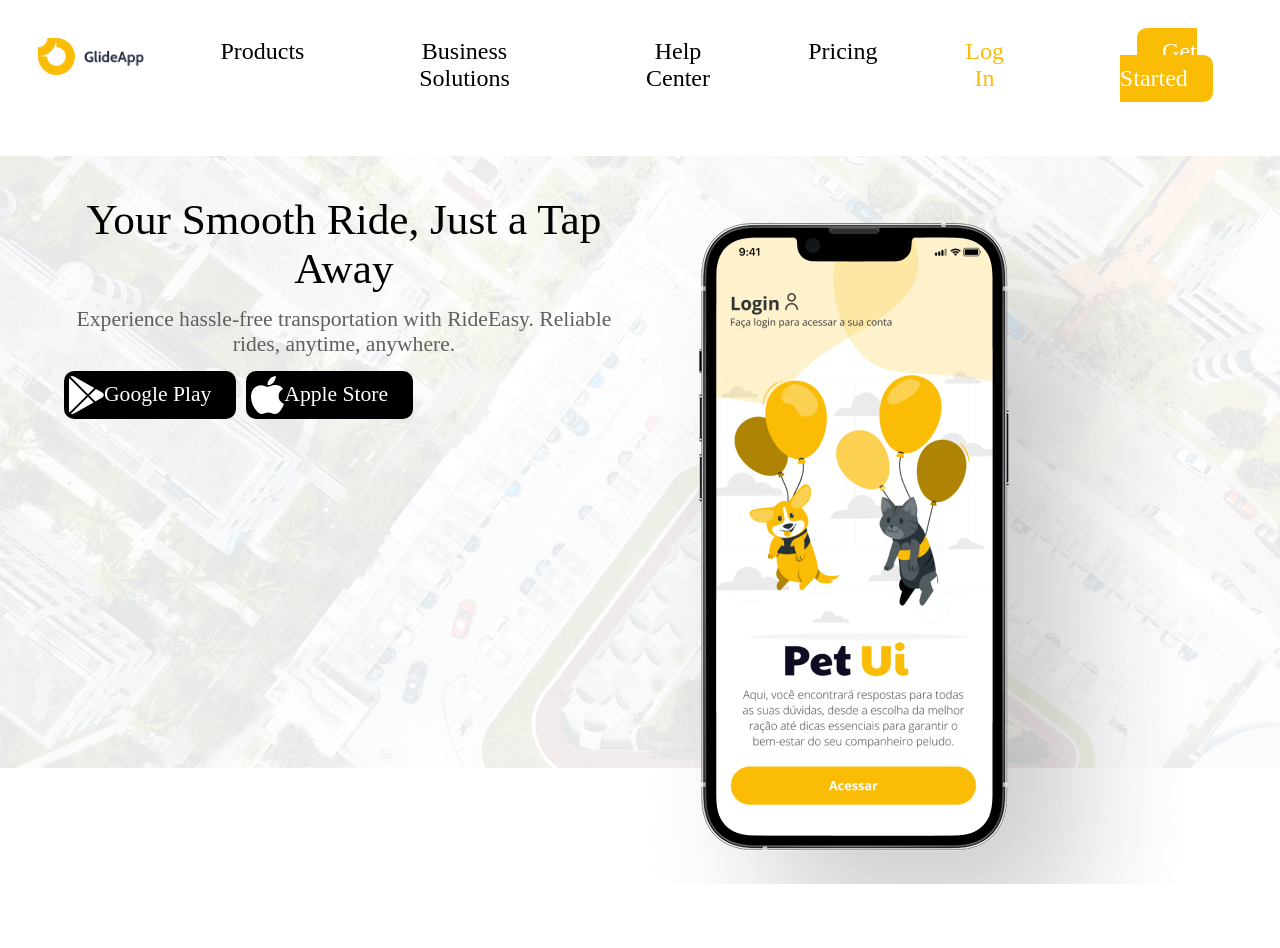
==== projeto/des-web/atv-taxi/index.html @ 127f31a1 "Add files via upload" ====
<!DOCTYPE html>
<html lang="en">
<head>
    <meta charset="UTF-8">
    <meta name="viewport" content="width=device-width, initial-scale=1.0">
    <title>Atividade Táxi</title>
    <link rel="stylesheet" href="css/reset.css">
    <link rel="stylesheet" href="css/style.css">
</head>
<body>
    <header>
        <nav>
            <ul>
                <li>
                    <a href="index.html">
                        <img src="images/logo-glide-app.png" alt="Logo">
                    </a>
                </li>
                <li>
                    <a href="#">Products</a>
                </li>
                <li>
                    <a href="#">Business Solutions</a>
                </li>
                <li>
                    <a href="#">Help Center</a>
                </li>
                <li>
                    <a href="#">Pricing</a>
                </li>
            </ul>
            <ul>
                <li>
                    <a href="#" class="normal">Log In</a>
                </li>
                <li>
                    <a href="#" class="amarelo">Get Started</a>
                </li>
            </ul>
        </nav>
    </header>
    <main>
        <section class="banner">
            <div>
                <h1>
                    Your Smooth Ride, Just a Tap Away
                </h1>
                <p>
                    Experience hassle-free transportation with RideEasy. Reliable rides, anytime, anywhere.
                </p>
                <p class="button">
                    <a href="#"><img src="images/icon-button-google.svg" alt="Logo"><span>Google Play</span></a>
                        <a href="#"><img src="images/icon-apple-ios.svg" alt="Logo"><span>Apple Store</span></a>
                </p>
            </div>
            <div class="img">
                <img src="images/iphone-pet-ui.png" alt="">
            </div>
        </section>
    </main>
</body>
</html>
---- projeto/des-web/atv-taxi/css/style.css ----
html {
  font-size: clamp(1rem, calc(0.7rem + 1vw), 1.625rem);
}

header {
  text-align: center;
  font-size: 1rem;
}
header li {
  margin: 3vw;
}
header a.normal {
  color: #fbbc05;
}
header a.amarelo {
  background-color: #fbbc05;
  border-radius: 0.4rem;
  color: white;
  padding: 0.8vw 2vw;
}
.banner {
  background: url(../images/background-banner.png) no-repeat;
  background-size: 100% auto;
  padding: 3vw 5vw;
  margin: 2vw 0;
}
.banner div.img {
  display: none;
}
.banner h1 {
  font-size: 1.8rem;
}
.banner p {
  color: rgb(95, 95, 95);
  font-size: 0.9rem;
  margin-top: 14px;
}
.banner a {
  background-color: black;
  color: white;
  display: flex;
  align-items: center;
  border-radius: 10px;
  padding: 5px 25px 5px 5px;
}
.banner p.button {
  display: flex;
  gap: 10px;
}
.banner p.button img {
  display: flex;
}

@media only screen and (min-width: 600px) {
  header ul {
    display: flex;
  }
  header nav {
    display: flex;
    justify-content: space-between;
  }
  .banner div.img {
    display: block;
    display: flex;
    width: 70%;
    text-align: right;
  }
  .banner{

    display: flex;
    text-align: center;
  }
}
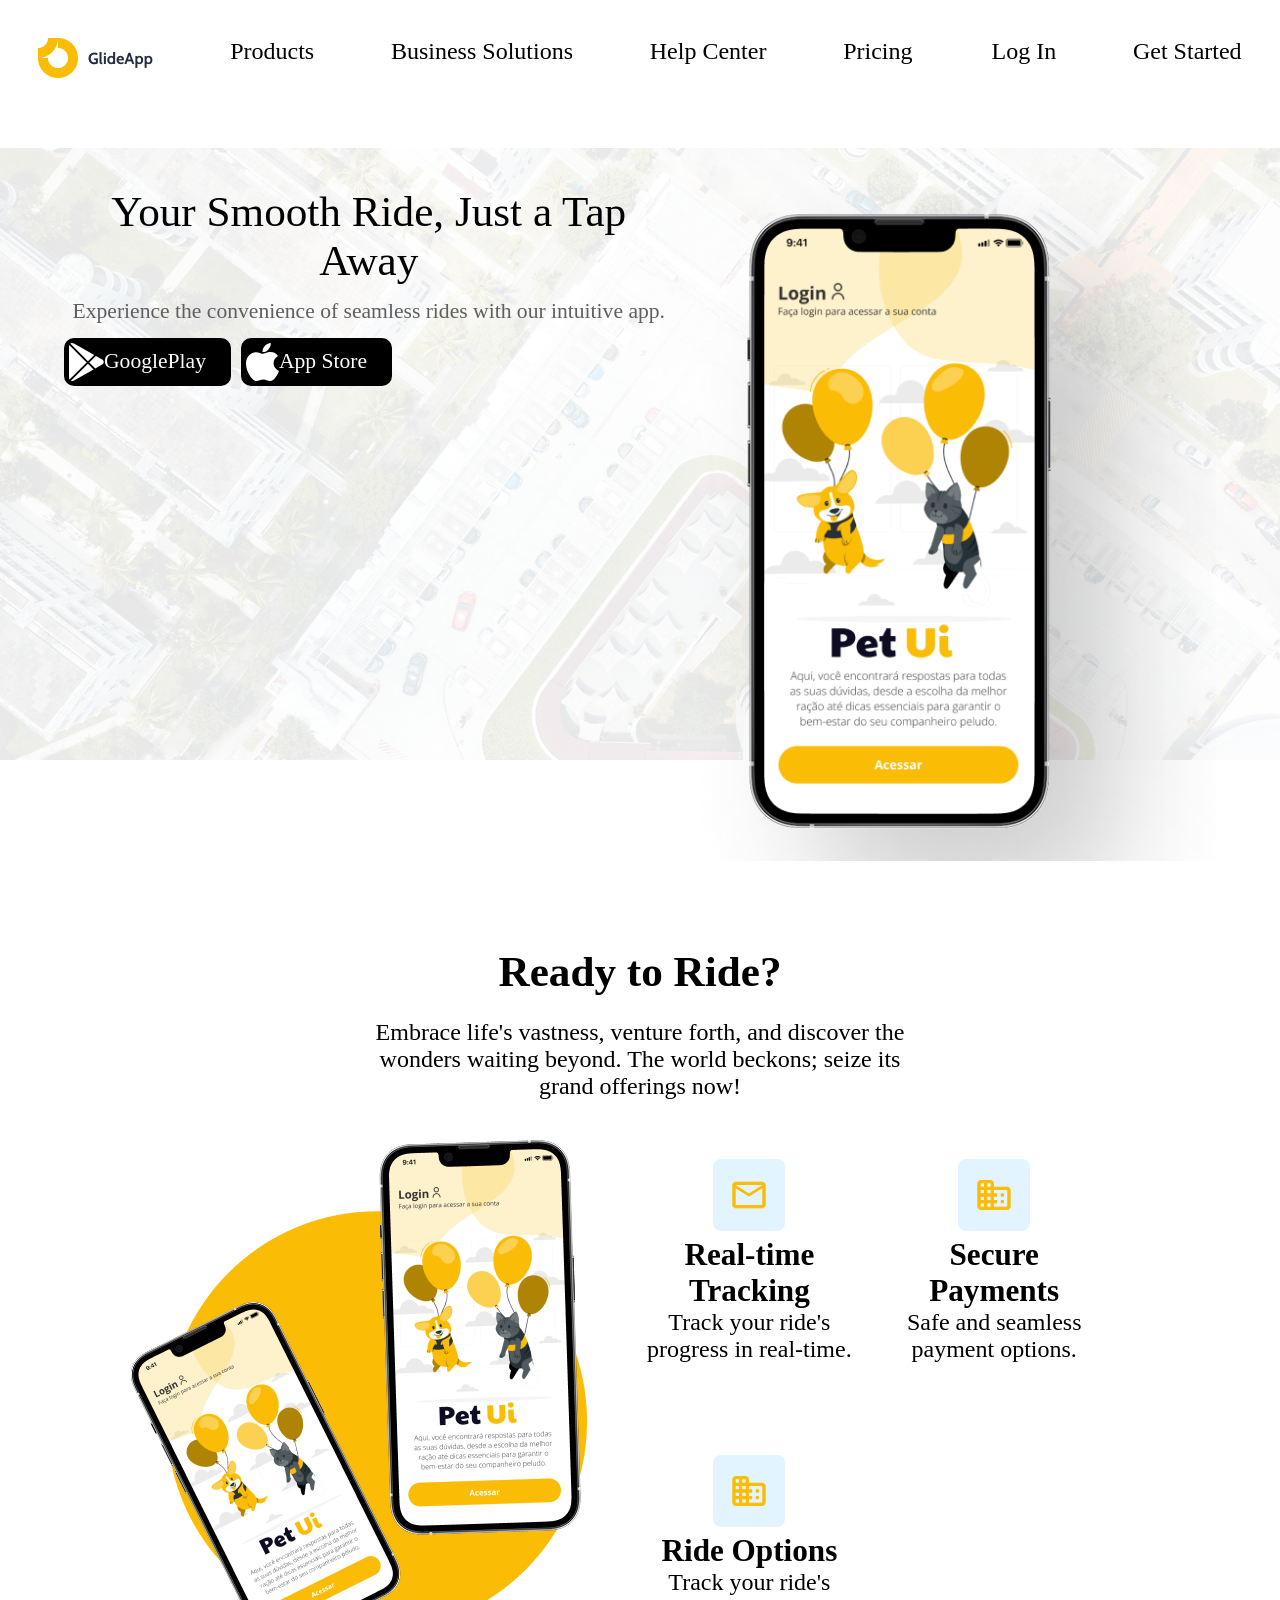
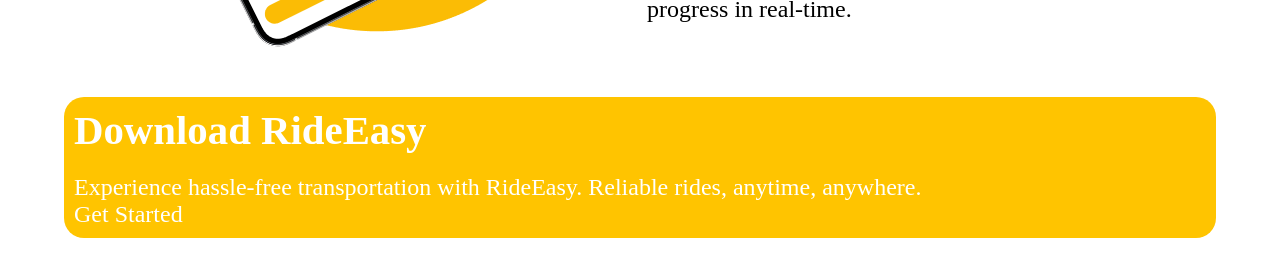
==== commit cdc5097e: "commit é isso" ====
--- a/projeto/des-web/atv-taxi/index.html
+++ b/projeto/des-web/atv-taxi/index.html
@@ -1,62 +1,85 @@
-<!DOCTYPE html>
+<!doctype html>
 <html lang="en">
-<head>
-    <meta charset="UTF-8">
-    <meta name="viewport" content="width=device-width, initial-scale=1.0">
-    <title>Atividade Táxi</title>
-    <link rel="stylesheet" href="css/reset.css">
-    <link rel="stylesheet" href="css/style.css">
-</head>
-<body>
+  <head>
+    <meta charset="UTF-8" />
+    <meta name="viewport" content="width=device-width, initial-scale=1.0" />
+    <title>Atividade taxi</title>
+    <link rel="stylesheet" href="css/reset.css" />
+    <link rel="stylesheet" href="css/style.css" />
+  </head>
+  <body>
     <header>
-        <nav>
-            <ul>
-                <li>
-                    <a href="index.html">
-                        <img src="images/logo-glide-app.png" alt="Logo">
-                    </a>
-                </li>
-                <li>
-                    <a href="#">Products</a>
-                </li>
-                <li>
-                    <a href="#">Business Solutions</a>
-                </li>
-                <li>
-                    <a href="#">Help Center</a>
-                </li>
-                <li>
-                    <a href="#">Pricing</a>
-                </li>
-            </ul>
-            <ul>
-                <li>
-                    <a href="#" class="normal">Log In</a>
-                </li>
-                <li>
-                    <a href="#" class="amarelo">Get Started</a>
-                </li>
-            </ul>
-        </nav>
+      <nav>
+        <ul>
+          <li>
+            <a href="index.html"><img src="images/logo-glide-app.png" alt /></a>
+          </li>
+          <li><a href="#"></a>Products</li>
+          <li><a href="#"></a>Business Solutions</li>
+          <li><a href="#"></a>Help Center</li>
+          <li><a href="#"></a>Pricing</li>
+        </ul>
+        <ul>
+          <li class="font-yellow"><a href="#">Log In</a></li>
+          <li class="button-yellow"><a href="#">Get Started</a></li>
+        </ul>
+      </nav>
     </header>
     <main>
-        <section class="banner">
-            <div>
-                <h1>
-                    Your Smooth Ride, Just a Tap Away
-                </h1>
-                <p>
-                    Experience hassle-free transportation with RideEasy. Reliable rides, anytime, anywhere.
-                </p>
-                <p class="button">
-                    <a href="#"><img src="images/icon-button-google.svg" alt="Logo"><span>Google Play</span></a>
-                        <a href="#"><img src="images/icon-apple-ios.svg" alt="Logo"><span>Apple Store</span></a>
-                </p>
+      <section class="banner">
+        <div>
+          <h1>Your Smooth Ride, Just a Tap Away</h1>
+          <p>
+            Experience the convenience of seamless rides with our intuitive app.
+          </p>
+          <p class="button">
+                  <a href="#"><img src="images/icon-button-google.svg" alt="" /><span> GooglePlay</span></a>
+                  <a href="#"><img src="images/icon-apple-ios.svg" alt="" /><span></span>App Store</span></a>
             </div>
-            <div class="img">
-                <img src="images/iphone-pet-ui.png" alt="">
-            </div>
-        </section>
+              <div class="imge">
+                  <img src="images/iphone-pet-ui.png" alt="" />
+              </div>
+          </p>
+       
+      </section>
+      <section class="ready">
+        <h2>Ready to Ride?</h2>
+        <p>Embrace life's vastness, venture forth, and discover the wonders waiting beyond. The world beckons; seize its grand offerings now!</p>
+        <div>
+          <div class="imagem">
+            <img src="images/smartphones-pet-uis.png" alt="imagem do app">
+
+          </div>
+          <div class="lista">
+            <ul>
+              <li>
+                <img src="images/icon-back-blue-letter.svg" alt=" imagem carta">
+                <h3>Real-time Tracking</h3>
+                <p>Track your ride's progress in real-time.</p>
+              </li>
+                <li>
+                <img src="images/icon-back-blue-building.svg" alt=" imagem construcao">
+                <h3>Secure Payments</h3>
+                <p>Safe and seamless payment options.</p>
+              </li>
+               </li>
+                  <li>
+                <img src="images/icon-back-blue-building.svg" alt=" imagem construcao">
+                <h3>Ride Options</h3>
+                <p>Track your ride's progress in real-time.</p>
+              </li>
+            </ul>
+
+          </div>
+        </div>
+
+      </section>
+      <section class="dow">
+        <h2>Download RideEasy</h2>
+        <p>Experience hassle-free transportation with RideEasy. Reliable rides, anytime, anywhere.</p>
+        <a href="#">Get Started</a>
+
+      </section>
     </main>
-</body>
-</html>
+  </body>
+</html>
--- a/projeto/des-web/atv-taxi/css/style.css
+++ b/projeto/des-web/atv-taxi/css/style.css
@@ -51,6 +51,38 @@
   display: flex;
 }
 
+section.ready div.imgs {
+  display: none;
+}
+section.ready {
+  text-align: center;
+  padding: 3px 5px 3px 5px;
+}
+section.ready h2 {
+  font-size: 1.8rem;
+  font-weight: 800;
+  padding: 13px 0 13px 0;
+}
+section.ready div.lista ul li {
+  margin: 24px 0 24px 0;
+}
+section.ready div.lista ul li h3 {
+  font-size: 1.3rem;
+  font-weight: 800;
+}
+.dow{
+    background-color: rgb(255, 196, 0);
+    border-radius: 20px;
+    margin: 3vw 5vw 3vw 5vw;
+    color: white;
+    padding: 10px ;
+}
+section.dow h2 {
+  font-size: 1.7rem; 
+  font-weight: 700;
+  padding: 0 0 20px 0;
+}
+
 @media only screen and (min-width: 600px) {
   header ul {
     display: flex;
@@ -65,9 +97,34 @@
     width: 70%;
     text-align: right;
   }
-  .banner{
-
+  .banner {
     display: flex;
     text-align: center;
+    text-align: center;
+  }
+  section.ready div.imgs {
+    display: block;
+  }
+  section.ready div {
+    display: flex;
+  }
+  section.ready > p {
+    padding: 10px 27vw 3vw 27vw;
+  }
+  section.ready > div {
+    display: flex;
+    justify-content: center;
+    gap: 60px;
+  }
+  section.ready div.lista ul {
+    display: flex;
+    flex-wrap: wrap;
+    gap: 40px;
+    width: 40vw;
+  }
+  section.ready div.lista ul li { 
+    width: 40%;
+    margin: 20px 0 20px 0;
   }
 }
+  
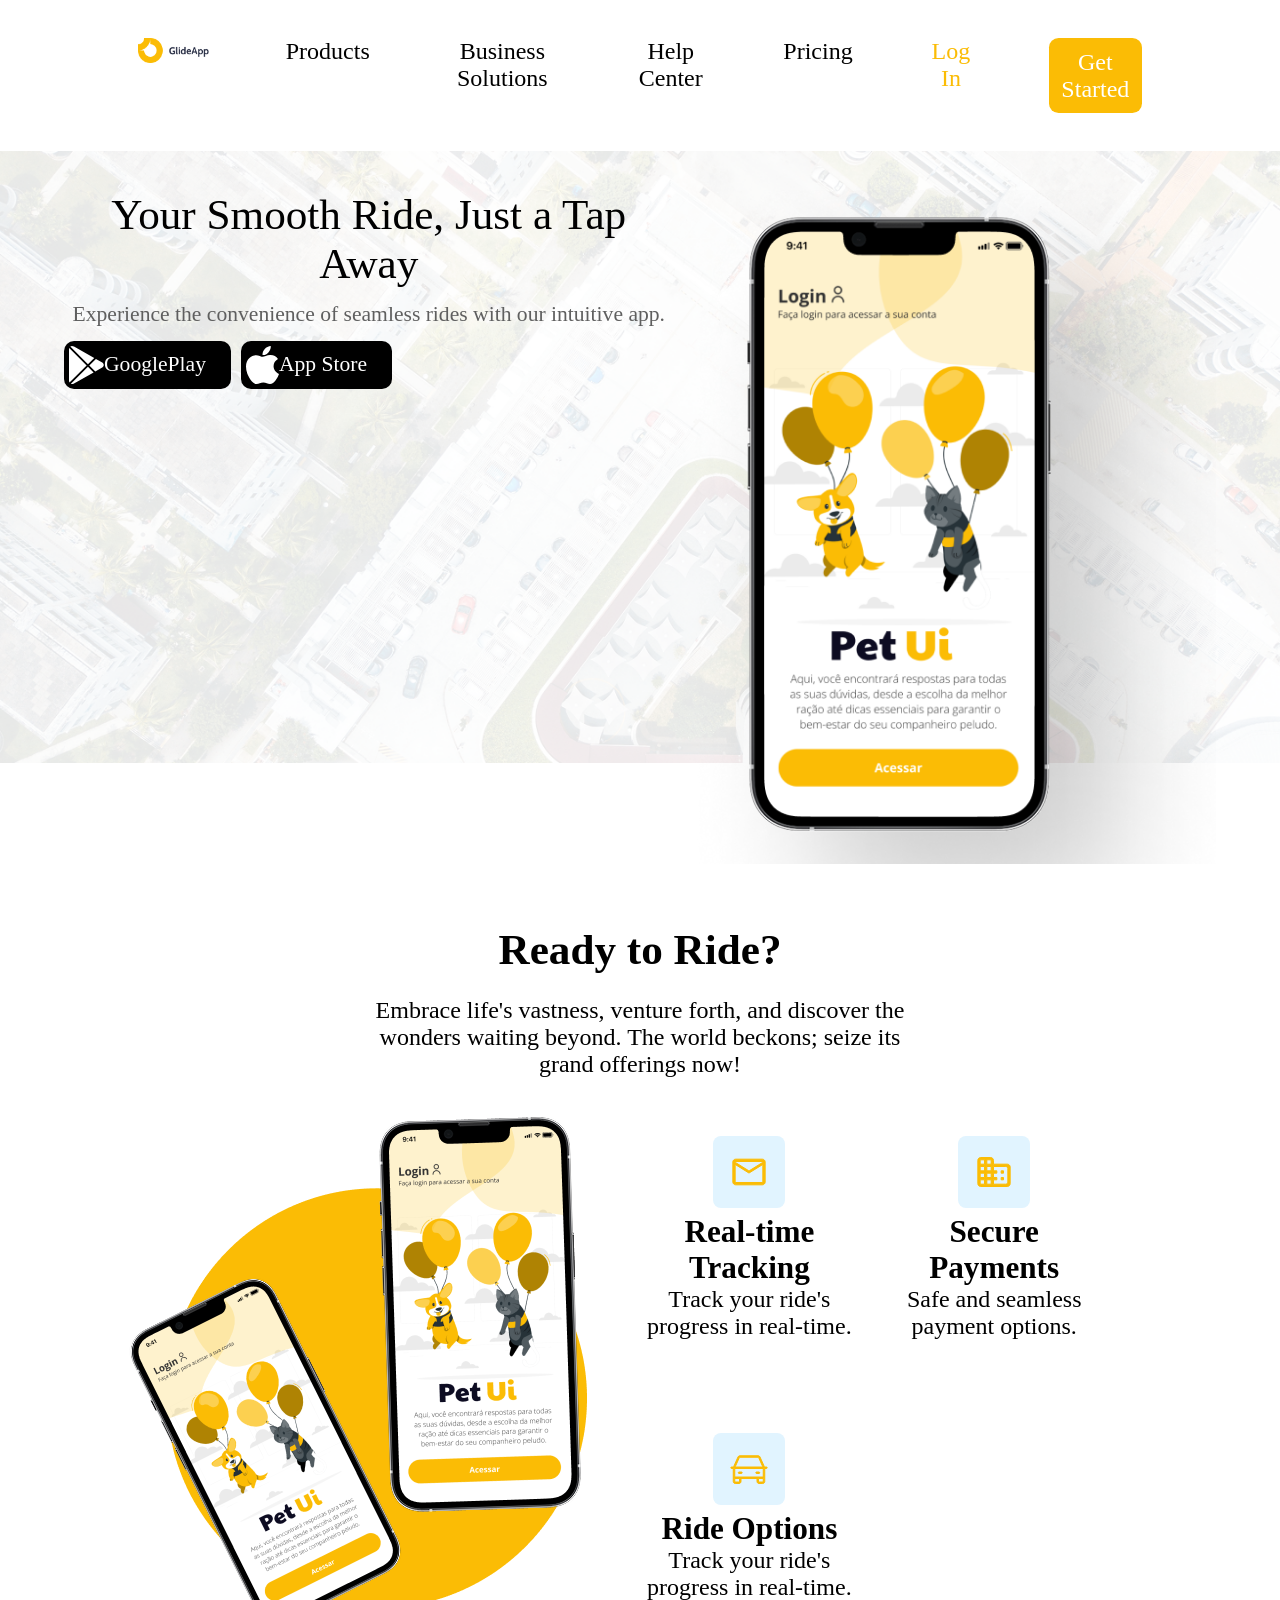
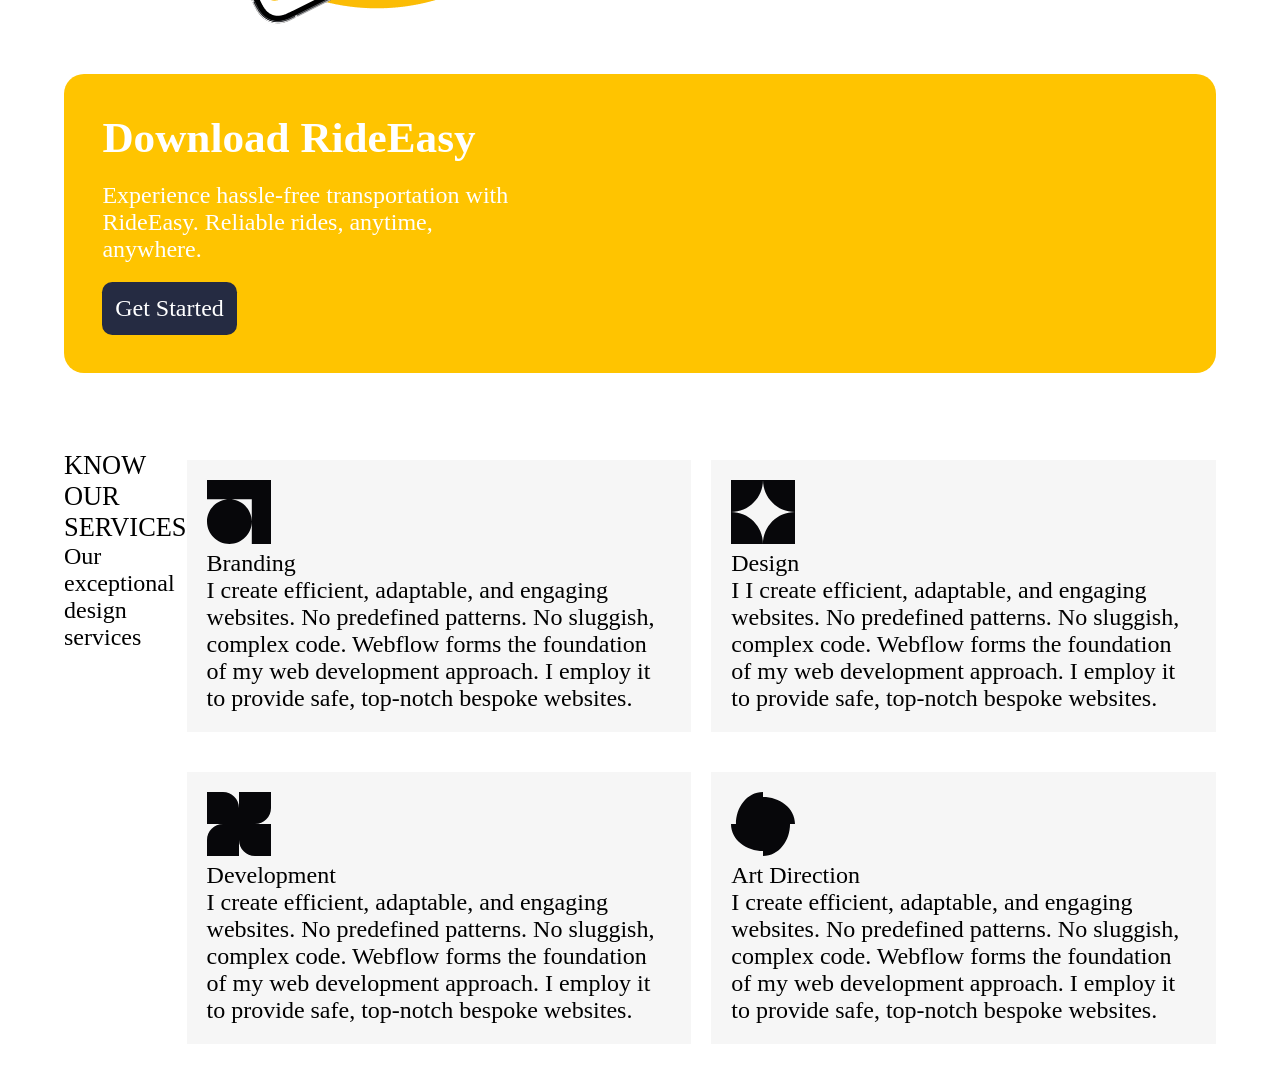
==== commit c14016b6: "commit" ====
--- a/projeto/des-web/atv-taxi/index.html
+++ b/projeto/des-web/atv-taxi/index.html
@@ -34,13 +34,13 @@
           </p>
           <p class="button">
                   <a href="#"><img src="images/icon-button-google.svg" alt="" /><span> GooglePlay</span></a>
-                  <a href="#"><img src="images/icon-apple-ios.svg" alt="" /><span></span>App Store</span></a>
+                  <a href="#"><img src="images/icon-apple-ios.svg" alt="" /><span>App Store</span></a>
             </div>
-              <div class="imge">
+              <span class="imge">
                   <img src="images/iphone-pet-ui.png" alt="" />
-              </div>
+              </span>
           </p>
-       
+
       </section>
       <section class="ready">
         <h2>Ready to Ride?</h2>
@@ -62,9 +62,8 @@
                 <h3>Secure Payments</h3>
                 <p>Safe and seamless payment options.</p>
               </li>
-               </li>
                   <li>
-                <img src="images/icon-back-blue-building.svg" alt=" imagem construcao">
+                <img src="images/icon-back-blue-car.svg" alt=" imagem carro">
                 <h3>Ride Options</h3>
                 <p>Track your ride's progress in real-time.</p>
               </li>
@@ -77,8 +76,38 @@
       <section class="dow">
         <h2>Download RideEasy</h2>
         <p>Experience hassle-free transportation with RideEasy. Reliable rides, anytime, anywhere.</p>
-        <a href="#">Get Started</a>
+        <button>Get Started</button>
 
+      </section>
+      <section class="services">
+        <div  class="text">
+          <h2>KNOW OUR SERVICES</h2>
+        <p>
+          Our exceptional design services
+        </p>
+      </div>
+        <div>
+          <ul>
+          <li>
+            <img src="images/icon-brading.svg" alt="">
+            <h3>Branding</h3>
+            <p>I create efficient, adaptable, and engaging websites. No predefined patterns. No sluggish, complex code. Webflow forms the foundation of my web development approach. I employ it to provide safe, top-notch bespoke websites.</p>
+          </li>
+                    <li>
+            <img src="images/icon-design.svg" alt="">
+            <h3>Design</h3>
+            <p>I I create efficient, adaptable, and engaging websites. No predefined patterns. No sluggish, complex code. Webflow forms the foundation of my web development approach. I employ it to provide safe, top-notch bespoke websites.          </li>
+                    <li>
+            <img src="images/icon-development.svg" alt="">
+            <h3>Development</h3>
+            <p>I create efficient, adaptable, and engaging websites. No predefined patterns. No sluggish, complex code. Webflow forms the foundation of my web development approach. I employ it to provide safe, top-notch bespoke websites.          </li>
+                    <li>
+            <img src="images/icon-art.svg" alt="">
+            <h3>Art Direction</h3>
+            <p>I create efficient, adaptable, and engaging websites. No predefined patterns. No sluggish, complex code. Webflow forms the foundation of my web development approach. I employ it to provide safe, top-notch bespoke websites.          </li>
+        </ul>
+      </div>
+        
       </section>
     </main>
   </body>
--- a/projeto/des-web/atv-taxi/css/style.css
+++ b/projeto/des-web/atv-taxi/css/style.css
@@ -5,26 +5,26 @@
 header {
   text-align: center;
   font-size: 1rem;
+  padding: 0 100px 0 100px;
 }
 header li {
   margin: 3vw;
 }
-header a.normal {
+header li.font-yellow {
   color: #fbbc05;
 }
-header a.amarelo {
+header li.button-yellow {
   background-color: #fbbc05;
   border-radius: 0.4rem;
   color: white;
-  padding: 0.8vw 2vw;
+  padding: 0.8vw 0.8vw;
 }
 .banner {
   background: url(../images/background-banner.png) no-repeat;
   background-size: 100% auto;
   padding: 3vw 5vw;
-  margin: 2vw 0;
-}
-.banner div.img {
+}
+.banner span.imge {
   display: none;
 }
 .banner h1 {
@@ -70,19 +70,49 @@
   font-size: 1.3rem;
   font-weight: 800;
 }
-.dow{
-    background-color: rgb(255, 196, 0);
-    border-radius: 20px;
-    margin: 3vw 5vw 3vw 5vw;
-    color: white;
-    padding: 10px ;
+
+.dow {
+  background-color: rgb(255, 196, 0);
+  border-radius: 20px;
+  margin: 3vw 5vw 3vw 5vw;
+  color: white;
+  padding: 10px;
 }
 section.dow h2 {
-  font-size: 1.7rem; 
+  font-size: 1.7rem;
   font-weight: 700;
-  padding: 0 0 20px 0;
-}
-
+  padding: 0 0 15px 0;
+  text-align: left;
+}
+section.dow p {
+  margin: 1vw 0 5vw 0;
+  text-align: left;
+}
+section.dow button {
+  background-color: #252b42;
+  padding: 2vw;
+  border-radius: 1.4vw;
+}
+section.dow {
+  text-align: center;
+}
+section.services{
+    padding: 3vw 5vw;
+}
+section.services  h2{
+  font-size: 1.1rem;
+}
+section.services div.text{
+  margin: 0 0 20px 0;
+}
+section.services ul li{
+  background-color: #f6f6f6;
+  padding: 20px;
+  margin: 10px 0 10px 0;
+}
+section.services ul li h3 {
+
+}
 @media only screen and (min-width: 600px) {
   header ul {
     display: flex;
@@ -91,7 +121,7 @@
     display: flex;
     justify-content: space-between;
   }
-  .banner div.img {
+  .banner div.imge {
     display: block;
     display: flex;
     width: 70%;
@@ -102,9 +132,11 @@
     text-align: center;
     text-align: center;
   }
-  section.ready div.imgs {
-    display: block;
-  }
+  .banner span.imge {
+  display: block;
+}
+
+  
   section.ready div {
     display: flex;
   }
@@ -122,9 +154,53 @@
     gap: 40px;
     width: 40vw;
   }
-  section.ready div.lista ul li { 
+  section.ready div.lista ul li {
     width: 40%;
     margin: 20px 0 20px 0;
   }
-}
-  
+  section.dow {
+    padding: 3vw;
+    background:
+      url(../images/iphone-pet-ui.png) no-repeat,
+      url(../images/iphone-pet-ui.png) no-repeat,
+      linear-gradient(#fbbc05);
+
+    background-size:
+      auto 110%,
+      auto 100%;
+    background-position:
+      center -130%,
+      90% -5.5vw;
+  }
+
+  section.dow h2 {
+    font-size: 1.8rem;
+    font-weight: 700;
+    padding: 0 0 15px 0;
+  }
+  section.dow p {
+    margin: 0 0 1.5vw 0;
+    padding: 5px 50vw 0 0;
+  }
+  section.dow button {
+    background-color: #252b42;
+    padding: 1vw;
+    border-radius: 0.8vw;
+
+  }
+  section.dow {
+  text-align: left;
+}
+section.services{
+  display: flex;
+
+}
+section.services div.text{
+  width: 30%;
+}
+section.services ul {
+  display: grid;
+  grid-template-columns: 1fr 1fr;
+  gap: 20px;
+}
+}
